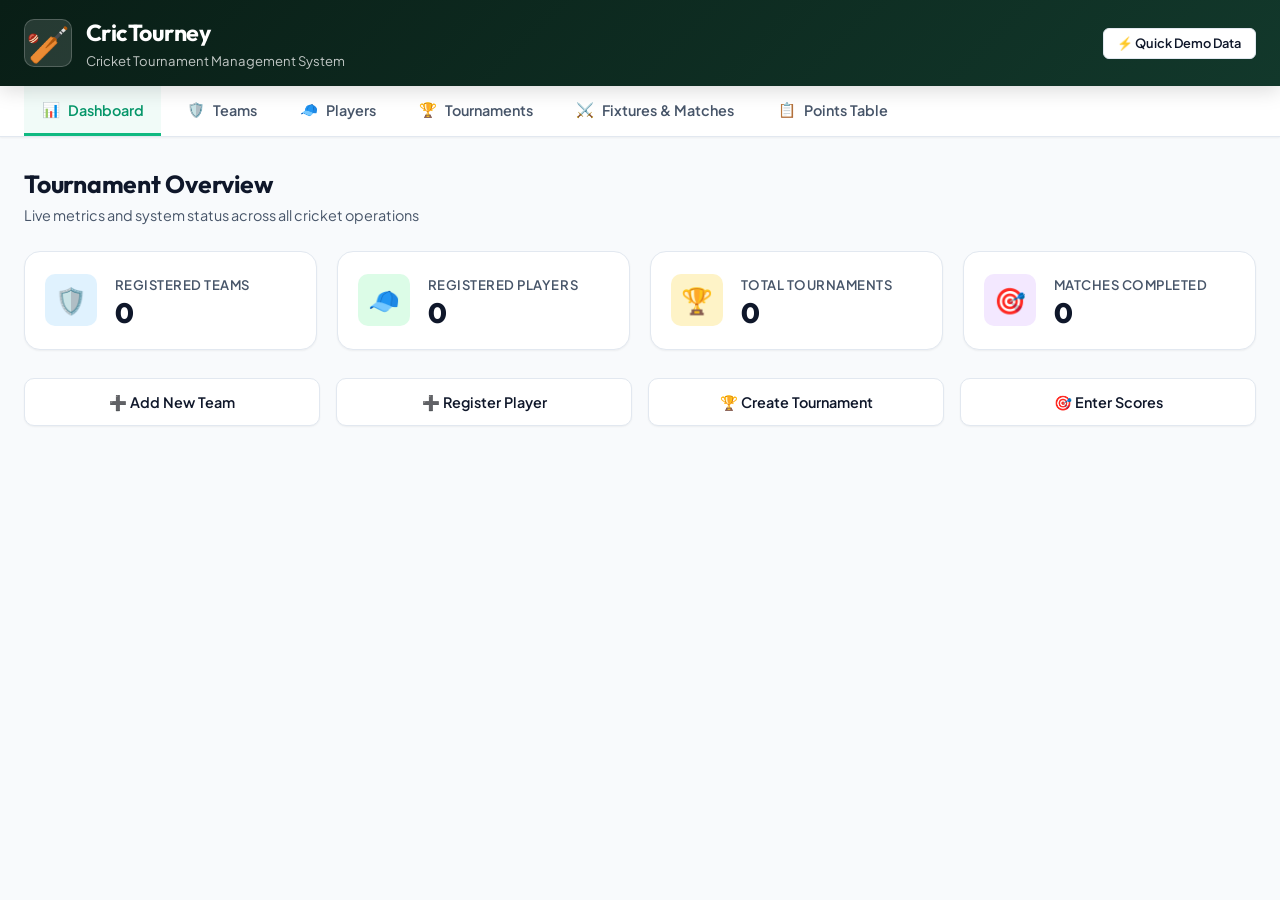
==== frontend/index.html @ 19a19b1b "update file" ====
<!DOCTYPE html>
<html lang="en">

<head>
    <meta charset="UTF-8">
    <meta name="viewport" content="width=device-width, initial-scale=1.0">
    <title>Cricket Tournament Management System</title>
    <!-- Google Fonts -->
    <link rel="preconnect" href="https://fonts.googleapis.com">
    <link rel="preconnect" href="https://fonts.gstatic.com" crossorigin>
    <link
        href="https://fonts.googleapis.com/css2?family=Plus+Jakarta+Sans:wght@400;500;600;700;800&family=Outfit:wght@500;600;700;800&display=swap"
        rel="stylesheet">
    <link rel="stylesheet" href="style.css">
</head>

<body>

    <!-- Top Navigation Header -->
    <header class="app-header">
        <div class="header-container">
            <div class="brand">
                <div class="brand-icon">🏏</div>
                <div class="brand-text">
                    <h1>CricTourney</h1>
                    <p class="subtitle">Cricket Tournament Management System</p>
                </div>
            </div>
            <div class="header-actions">
                <button id="btnSeedDemo" class="btn btn-secondary btn-sm"
                    title="Populate sample teams and tournament for quick demonstration">
                    ⚡ Quick Demo Data
                </button>
            </div>
        </div>
    </header>

    <!-- Navigation Tabs -->
    <nav class="app-nav">
        <div class="nav-container">
            <button class="nav-tab active" data-tab="dashboard">
                <span class="tab-icon">📊</span> Dashboard
            </button>
            <button class="nav-tab" data-tab="teams">
                <span class="tab-icon">🛡️</span> Teams
            </button>
            <button class="nav-tab" data-tab="players">
                <span class="tab-icon">🧢</span> Players
            </button>
            <button class="nav-tab" data-tab="tournaments">
                <span class="tab-icon">🏆</span> Tournaments
            </button>
            <button class="nav-tab" data-tab="fixtures">
                <span class="tab-icon">⚔️</span> Fixtures & Matches
            </button>
            <button class="nav-tab" data-tab="standings">
                <span class="tab-icon">📋</span> Points Table
            </button>
        </div>
    </nav>

    <!-- Main Container -->
    <main class="main-content">

        <!-- =============================================================== -->
        <!-- TAB 1: DASHBOARD OVERVIEW -->
        <!-- =============================================================== -->
        <section id="tab-dashboard" class="tab-panel active">
            <div class="section-title">
                <h2>Tournament Overview</h2>
                <p>Live metrics and system status across all cricket operations</p>
            </div>

            <!-- Metric Cards -->
            <div class="stats-grid">
                <div class="stat-card">
                    <div class="stat-icon icon-team">🛡️</div>
                    <div class="stat-data">
                        <span class="stat-label">Registered Teams</span>
                        <h3 class="stat-value" id="statTeams">0</h3>
                    </div>
                </div>

                <div class="stat-card">
                    <div class="stat-icon icon-player">🧢</div>
                    <div class="stat-data">
                        <span class="stat-label">Registered Players</span>
                        <h3 class="stat-value" id="statPlayers">0</h3>
                    </div>
                </div>

                <div class="stat-card">
                    <div class="stat-icon icon-tourney">🏆</div>
                    <div class="stat-data">
                        <span class="stat-label">Total Tournaments</span>
                        <h3 class="stat-value" id="statTournaments">0</h3>
                    </div>
                </div>

                <div class="stat-card">
                    <div class="stat-icon icon-match">🎯</div>
                    <div class="stat-data">
                        <span class="stat-label">Matches Completed</span>
                        <h3 class="stat-value" id="statMatches">0</h3>
                    </div>
                </div>
            </div>


            <!-- Quick Action Shortcuts -->
            <div class="dashboard-quick-actions">
                <button class="quick-btn" onclick="switchTab('teams')">
                    <span>➕ Add New Team</span>
                </button>
                <button class="quick-btn" onclick="switchTab('players')">
                    <span>➕ Register Player</span>
                </button>
                <button class="quick-btn" onclick="switchTab('tournaments')">
                    <span>🏆 Create Tournament</span>
                </button>
                <button class="quick-btn" onclick="switchTab('fixtures')">
                    <span>🎯 Enter Scores</span>
                </button>
            </div>
        </section>

        <!-- =============================================================== -->
        <!-- TAB 2: TEAM MANAGEMENT -->
        <!-- =============================================================== -->
        <section id="tab-teams" class="tab-panel">
            <div class="section-title">
                <h2>Team Management</h2>
                <p>Register new cricket squads and manage existing teams</p>
            </div>

            <div class="grid-2-col">
                <!-- Add Team Form -->
                <div class="card">
                    <div class="card-header">
                        <h3>Add New Team</h3>
                    </div>
                    <form id="formAddTeam" class="form-vertical">
                        <div class="form-group">
                            <label for="teamName">Team Name <span class="required">*</span></label>
                            <input type="text" id="teamName" placeholder="e.g. Mumbai Indians, India, Australia"
                                required autocomplete="off">
                            <small class="form-hint">Each team must have a unique identifier and name.</small>
                        </div>
                        <button type="submit" class="btn btn-primary">
                            <span>Add Team</span>
                        </button>
                    </form>
                </div>

                <!-- Teams List Table -->
                <div class="card">
                    <div class="card-header flex-between">
                        <h3>Registered Teams (<span id="teamCount">0</span>)</h3>
                        <button id="btnRefreshTeams" class="btn btn-secondary btn-xs">🔄 Refresh</button>
                    </div>
                    <div class="table-container">
                        <table class="data-table" id="tableTeams">
                            <thead>
                                <tr>
                                    <th>ID</th>
                                    <th>Team Name</th>
                                    <th>Squad Size</th>
                                    <th>Actions</th>
                                </tr>
                            </thead>
                            <tbody>
                                <tr>
                                    <td colspan="4" class="text-center text-muted">No teams registered yet.</td>
                                </tr>
                            </tbody>
                        </table>
                    </div>
                </div>
            </div>
        </section>

        <!-- =============================================================== -->
        <!-- TAB 3: PLAYER MANAGEMENT -->
        <!-- =============================================================== -->
        <section id="tab-players" class="tab-panel">
            <div class="section-title">
                <h2>Player Management</h2>
                <p>Add players with specific roles to registered teams and view squad rosters</p>
            </div>

            <div class="grid-2-col">
                <!-- Add Player Form -->
                <div class="card">
                    <div class="card-header">
                        <h3>Register Player</h3>
                    </div>
                    <form id="formAddPlayer" class="form-vertical">
                        <div class="form-group">
                            <label for="playerName">Player Full Name <span class="required">*</span></label>
                            <input type="text" id="playerName" placeholder="e.g. Virat Kohli, Jasprit Bumrah" required
                                autocomplete="off">
                        </div>

                        <div class="form-group">
                            <label for="playerRole">Playing Role <span class="required">*</span></label>
                            <select id="playerRole" required>
                                <option value="" disabled selected>Select Role...</option>
                                <option value="Batter">Batter 🏏</option>
                                <option value="Bowler">Bowler 🎯</option>
                                <option value="All-rounder">All-rounder ⚡</option>
                                <option value="Wicket-keeper">Wicket-keeper 🧤</option>
                            </select>
                        </div>

                        <div class="form-group">
                            <label for="playerTeamSelect">Assign to Team <span class="required">*</span></label>
                            <select id="playerTeamSelect" required>
                                <option value="" disabled selected>Select Team...</option>
                            </select>
                        </div>

                        <button type="submit" class="btn btn-primary">
                            <span>Register Player</span>
                        </button>
                    </form>
                </div>

                <!-- Players Table with Filter -->
                <div class="card">
                    <div class="card-header flex-between flex-wrap gap-2">
                        <h3>Squad Roster (<span id="playerCount">0</span>)</h3>
                        <div class="filter-box">
                            <select id="filterPlayerTeam">
                                <option value="">All Teams (Show All)</option>
                            </select>
                        </div>
                    </div>
                    <div class="table-container">
                        <table class="data-table" id="tablePlayers">
                            <thead>
                                <tr>
                                    <th>ID</th>
                                    <th>Player Name</th>
                                    <th>Role</th>
                                    <th>Team</th>
                                    <th>Actions</th>
                                </tr>
                            </thead>
                            <tbody>
                                <tr>
                                    <td colspan="5" class="text-center text-muted">No players registered yet.</td>
                                </tr>
                            </tbody>
                        </table>
                    </div>
                </div>
            </div>
        </section>

        <!-- =============================================================== -->
        <!-- TAB 4: TOURNAMENT CREATION & MANAGEMENT -->
        <!-- =============================================================== -->
        <section id="tab-tournaments" class="tab-panel">
            <div class="section-title">
                <h2>Tournament Management</h2>
                <p>Create tournaments, choose format, and select teams for automatic fixture generation</p>
            </div>

            <div class="grid-2-col">
                <!-- Create Tournament Form -->
                <div class="card">
                    <div class="card-header">
                        <h3>Create New Tournament</h3>
                    </div>
                    <form id="formCreateTournament" class="form-vertical">
                        <div class="form-group">
                            <label for="tourneyName">Tournament Name <span class="required">*</span></label>
                            <input type="text" id="tourneyName" placeholder="e.g. ICC T20 World Cup, IPL 2026" required
                                autocomplete="off">
                        </div>

                        <div class="form-group">
                            <label for="tourneyFormat">Match Format <span class="required">*</span></label>
                            <select id="tourneyFormat" required>
                                <option value="T20" selected>Twenty20 (T20 - 20 Overs)</option>
                                <option value="ODI">One Day International (ODI - 50 Overs)</option>
                                <option value="Test">Test Match (90 Overs / Multi-innings)</option>
                            </select>
                        </div>

                        <div class="form-group">
                            <label>Select Participating Teams <span class="required">* (At least 2
                                    required)</span></label>
                            <div id="tourneyTeamCheckboxes" class="checkbox-list">
                                <span class="text-muted">Loading teams...</span>
                            </div>
                        </div>

                        <button type="submit" class="btn btn-primary">
                            <span>Create Tournament & Generate Fixtures</span>
                        </button>
                    </form>
                </div>

                <!-- Existing Tournaments List -->
                <div class="card">
                    <div class="card-header flex-between">
                        <h3>Active Tournaments</h3>
                        <button id="btnRefreshTourneys" class="btn btn-secondary btn-xs">🔄 Refresh</button>
                    </div>
                    <div class="tourney-cards-container" id="tournamentsList">
                        <p class="text-center text-muted">No tournaments created yet.</p>
                    </div>
                </div>
            </div>
        </section>

        <!-- =============================================================== -->
        <!-- TAB 5: FIXTURES & MATCH RESULTS -->
        <!-- =============================================================== -->
        <section id="tab-fixtures" class="tab-panel">
            <div class="section-title flex-between flex-wrap gap-2">
                <div>
                    <h2>Round-Robin Fixtures & Match Results</h2>
                    <p>Generated fixtures where each team plays against every other team exactly once</p>
                </div>
                <div class="tournament-selector-box">
                    <label for="selectTourneyForFixtures"><strong>Select Tournament:</strong></label>
                    <select id="selectTourneyForFixtures">
                        <option value="">-- Choose a tournament --</option>
                    </select>
                </div>
            </div>

            <div class="fixtures-container" id="fixturesContainer">
                <div class="empty-state">
                    <span class="empty-state-icon">⚔️</span>
                    <h3>No Tournament Selected</h3>
                    <p>Select a tournament from the dropdown above to view generated fixtures and enter match results.
                    </p>
                </div>
            </div>
        </section>

        <!-- =============================================================== -->
        <!-- TAB 6: POINTS TABLE -->
        <!-- =============================================================== -->
        <section id="tab-standings" class="tab-panel">
            <div class="section-title flex-between flex-wrap gap-2">
                <div>
                    <h2>Tournament Points Table</h2>
                    <p>Current tournament standings (Win = 2 pts, Tie = 1 pt, Loss = 0 pts)</p>
                </div>
                <div class="tournament-selector-box">
                    <label for="selectTourneyForStandings"><strong>Select Tournament:</strong></label>
                    <select id="selectTourneyForStandings">
                        <option value="">-- Choose a tournament --</option>
                    </select>
                </div>
            </div>

            <!-- Standings Table Container -->
            <div class="card" id="standingsCard">
                <div class="card-header flex-between flex-wrap gap-2">
                    <div id="standingsTourneyHeader">
                        <h3>Standings</h3>
                    </div>
                    <div class="standings-rules-chips">
                        <span class="chip chip-win">Win: 2 Pts</span>
                        <span class="chip chip-tie">Tie: 1 Pt</span>
                        <span class="chip chip-loss">Loss: 0 Pts</span>
                    </div>
                </div>
                <div class="table-container">
                    <table class="data-table standings-table" id="tableStandings">
                        <thead>
                            <tr>
                                <th>Rank</th>
                                <th>Team Name</th>
                                <th>Played</th>
                                <th>Won</th>
                                <th>Lost</th>
                                <th>Tied</th>
                                <th>Points</th>
                            </tr>
                        </thead>
                        <tbody>
                            <tr>
                                <td colspan="7" class="text-center text-muted">Select a tournament above to view its
                                    points table.</td>
                            </tr>
                        </tbody>
                    </table>
                </div>
                <div class="card-footer">
                    <small class="text-muted">
                        * Ranking Tie-breaker Hierarchy: 1) Total Points, 2) Total Wins, 3) Team Name Alphabetical
                        Order.
                    </small>
                </div>
            </div>
        </section>

    </main>

    <!-- =============================================================== -->
    <!-- SCORE ENTRY MODAL -->
    <!-- =============================================================== -->
    <div id="scoreModal" class="modal-backdrop">
        <div class="modal-dialog">
            <div class="modal-header">
                <h3 id="modalMatchTitle">Enter Match Result</h3>
                <button class="modal-close" onclick="closeScoreModal()">&times;</button>
            </div>
            <form id="formScoreEntry">
                <input type="hidden" id="modalMatchId">
                <div class="modal-body">
                    <div class="match-modal-banner">
                        <div class="team-banner-card">
                            <span class="team-role-tag">Team A</span>
                            <h4 id="modalTeamAName">Team A</h4>
                        </div>
                        <div class="vs-badge">VS</div>
                        <div class="team-banner-card">
                            <span class="team-role-tag">Team B</span>
                            <h4 id="modalTeamBName">Team B</h4>
                        </div>
                    </div>

                    <!-- Innings 1 (Team A) -->
                    <div class="score-input-section">
                        <h5>Innings 1: <span id="modalInnings1Label">Team A</span> Score</h5>
                        <div class="score-inputs-grid">
                            <div class="form-group">
                                <label for="scoreA">Runs Scored <span class="required">*</span></label>
                                <input type="number" id="scoreA" min="0" max="999" required placeholder="e.g. 185">
                            </div>
                            <div class="form-group">
                                <label for="wicketsA">Wickets Lost <span class="required">*</span></label>
                                <input type="number" id="wicketsA" min="0" max="10" required value="10"
                                    placeholder="0-10">
                            </div>
                            <div class="form-group">
                                <label for="oversA">Overs Completed</label>
                                <input type="number" id="oversA" min="0" max="100" step="0.1" value="20.0"
                                    placeholder="20.0">
                            </div>
                        </div>
                    </div>

                    <!-- Innings 2 (Team B) -->
                    <div class="score-input-section">
                        <h5>Innings 2: <span id="modalInnings2Label">Team B</span> Score</h5>
                        <div class="score-inputs-grid">
                            <div class="form-group">
                                <label for="scoreB">Runs Scored <span class="required">*</span></label>
                                <input type="number" id="scoreB" min="0" max="999" required placeholder="e.g. 182">
                            </div>
                            <div class="form-group">
                                <label for="wicketsB">Wickets Lost <span class="required">*</span></label>
                                <input type="number" id="wicketsB" min="0" max="10" required value="7"
                                    placeholder="0-10">
                            </div>
                            <div class="form-group">
                                <label for="oversB">Overs Completed</label>
                                <input type="number" id="oversB" min="0" max="100" step="0.1" value="20.0"
                                    placeholder="20.0">
                            </div>
                        </div>
                    </div>
                </div>
                <div class="modal-footer">
                    <button type="button" class="btn btn-secondary" onclick="closeScoreModal()">Cancel</button>
                    <button type="submit" class="btn btn-primary">
                        <span>Calculate & Save Result</span>
                    </button>
                </div>
            </form>
        </div>
    </div>

    <!-- Toast Notification Container -->
    <div id="toastContainer" class="toast-container"></div>

    <script src="script.js"></script>
</body>

</html>
---- frontend/style.css ----
/* ==========================================================================
   Cricket Tournament Management System - Modern UI Stylesheet
   ========================================================================== */

:root {
    --primary: #10b981;
    --primary-dark: #059669;
    --primary-light: #d1fae5;
    --primary-glow: rgba(16, 185, 129, 0.25);

    --accent-gold: #f59e0b;
    --accent-gold-light: #fef3c7;
    --accent-blue: #3b82f6;
    --accent-purple: #8b5cf6;
    --danger: #ef4444;
    --danger-light: #fee2e2;

    --bg-main: #f8fafc;
    --bg-card: #ffffff;
    --bg-elevated: #f1f5f9;
    --border-color: #e2e8f0;
    --border-light: #f1f5f9;

    --text-primary: #0f172a;
    --text-secondary: #475569;
    --text-muted: #94a3b8;

    --font-heading: 'Outfit', -apple-system, BlinkMacSystemFont, 'Segoe UI', Roboto, sans-serif;
    --font-body: 'Plus Jakarta Sans', -apple-system, BlinkMacSystemFont, 'Segoe UI', Roboto, sans-serif;

    --radius-sm: 6px;
    --radius-md: 10px;
    --radius-lg: 16px;
    --radius-xl: 20px;

    --shadow-sm: 0 1px 2px 0 rgba(0, 0, 0, 0.05);
    --shadow-md: 0 4px 6px -1px rgba(0, 0, 0, 0.08), 0 2px 4px -2px rgba(0, 0, 0, 0.05);
    --shadow-lg: 0 10px 15px -3px rgba(0, 0, 0, 0.08), 0 4px 6px -4px rgba(0, 0, 0, 0.04);
    --shadow-xl: 0 20px 25px -5px rgba(0, 0, 0, 0.1), 0 8px 10px -6px rgba(0, 0, 0, 0.05);

    --transition: all 0.2s cubic-bezier(0.4, 0, 0.2, 1);
}

/* Global Reset */
* {
    margin: 0;
    padding: 0;
    box-sizing: border-box;
}

body {
    font-family: var(--font-body);
    background-color: var(--bg-main);
    color: var(--text-primary);
    line-height: 1.5;
    -webkit-font-smoothing: antialiased;
    min-height: 100vh;
}

/* ==========================================================================
   Header & Navigation
   ========================================================================== */

.app-header {
    background: linear-gradient(135deg, #091e16 0%, #12382b 100%);
    color: #ffffff;
    padding: 1rem 0;
    box-shadow: 0 4px 20px rgba(0, 0, 0, 0.15);
    position: sticky;
    top: 0;
    z-index: 100;
}

.header-container {
    max-width: 1280px;
    margin: 0 auto;
    padding: 0 1.5rem;
    display: flex;
    justify-content: space-between;
    align-items: center;
}

.brand {
    display: flex;
    align-items: center;
    gap: 0.85rem;
}

.brand-icon {
    font-size: 2.2rem;
    background: rgba(255, 255, 255, 0.12);
    width: 48px;
    height: 48px;
    border-radius: var(--radius-md);
    display: flex;
    align-items: center;
    justify-content: center;
    border: 1px solid rgba(255, 255, 255, 0.2);
}

.brand-text h1 {
    font-family: var(--font-heading);
    font-size: 1.45rem;
    font-weight: 700;
    display: flex;
    align-items: center;
    gap: 0.5rem;
    letter-spacing: -0.02em;
}

.subtitle {
    font-size: 0.82rem;
    color: rgba(255, 255, 255, 0.75);
}

.header-actions {
    display: flex;
    align-items: center;
    gap: 0.75rem;
}

/* Nav Tabs */
.app-nav {
    background: #ffffff;
    border-bottom: 1px solid var(--border-color);
    box-shadow: var(--shadow-sm);
    position: sticky;
    top: 74px;
    z-index: 90;
}

.nav-container {
    max-width: 1280px;
    margin: 0 auto;
    padding: 0 1.5rem;
    display: flex;
    gap: 0.5rem;
    overflow-x: auto;
}

.nav-tab {
    display: flex;
    align-items: center;
    gap: 0.5rem;
    padding: 0.85rem 1.1rem;
    background: transparent;
    border: none;
    border-bottom: 3px solid transparent;
    font-family: var(--font-body);
    font-size: 0.9rem;
    font-weight: 600;
    color: var(--text-secondary);
    cursor: pointer;
    transition: var(--transition);
    white-space: nowrap;
}

.nav-tab:hover {
    color: var(--primary-dark);
    background: rgba(16, 185, 129, 0.05);
}

.nav-tab.active {
    color: var(--primary-dark);
    border-bottom-color: var(--primary);
    background: rgba(16, 185, 129, 0.06);
}

/* ==========================================================================
   Main Content Layout
   ========================================================================== */

.main-content {
    max-width: 1280px;
    margin: 1.75rem auto 3rem auto;
    padding: 0 1.5rem;
}

.tab-panel {
    display: none;
    animation: fadeIn 0.25s ease-in-out;
}

.tab-panel.active {
    display: block;
}

@keyframes fadeIn {
    from { opacity: 0; transform: translateY(6px); }
    to { opacity: 1; transform: translateY(0); }
}

.section-title {
    margin-bottom: 1.5rem;
}

.section-title h2 {
    font-family: var(--font-heading);
    font-size: 1.55rem;
    font-weight: 700;
    color: var(--text-primary);
    letter-spacing: -0.01em;
}

.section-title p {
    color: var(--text-secondary);
    font-size: 0.9rem;
    margin-top: 0.2rem;
}

/* ==========================================================================
   Cards & Layout Grids
   ========================================================================== */

.card {
    background: var(--bg-card);
    border: 1px solid var(--border-color);
    border-radius: var(--radius-lg);
    box-shadow: var(--shadow-sm);
    padding: 1.4rem;
    transition: var(--transition);
}

.card:hover {
    box-shadow: var(--shadow-md);
}

.card-header {
    margin-bottom: 1.1rem;
    padding-bottom: 0.8rem;
    border-bottom: 1px solid var(--border-light);
}

.card-header h3 {
    font-family: var(--font-heading);
    font-size: 1.15rem;
    font-weight: 700;
    color: var(--text-primary);
}

.card-footer {
    margin-top: 1rem;
    padding-top: 0.8rem;
    border-top: 1px solid var(--border-light);
}

.grid-2-col {
    display: grid;
    grid-template-columns: 1fr 1.6fr;
    gap: 1.5rem;
}

@media (max-width: 900px) {
    .grid-2-col {
        grid-template-columns: 1fr;
    }
}

/* Stats Cards */
.stats-grid {
    display: grid;
    grid-template-columns: repeat(auto-fit, minmax(240px, 1fr));
    gap: 1.25rem;
    margin-bottom: 1.75rem;
}

.stat-card {
    background: var(--bg-card);
    border: 1px solid var(--border-color);
    border-radius: var(--radius-lg);
    padding: 1.25rem;
    display: flex;
    align-items: center;
    gap: 1.1rem;
    box-shadow: var(--shadow-sm);
    transition: var(--transition);
}

.stat-card:hover {
    transform: translateY(-2px);
    box-shadow: var(--shadow-md);
}

.stat-icon {
    width: 52px;
    height: 52px;
    border-radius: var(--radius-md);
    display: flex;
    align-items: center;
    justify-content: center;
    font-size: 1.6rem;
}

.icon-team { background: #e0f2fe; color: #0284c7; }
.icon-player { background: #dcfce7; color: #16a34a; }
.icon-tourney { background: #fef3c7; color: #d97706; }
.icon-match { background: #f3e8ff; color: #9333ea; }

.stat-label {
    font-size: 0.82rem;
    font-weight: 600;
    color: var(--text-secondary);
    text-transform: uppercase;
    letter-spacing: 0.04em;
}

.stat-value {
    font-family: var(--font-heading);
    font-size: 1.75rem;
    font-weight: 800;
    color: var(--text-primary);
    line-height: 1.2;
}


.dashboard-quick-actions {
    display: grid;
    grid-template-columns: repeat(auto-fit, minmax(180px, 1fr));
    gap: 1rem;
}

.quick-btn {
    background: #ffffff;
    border: 1px solid var(--border-color);
    border-radius: var(--radius-md);
    padding: 0.85rem 1rem;
    font-family: var(--font-body);
    font-size: 0.9rem;
    font-weight: 600;
    color: var(--text-primary);
    cursor: pointer;
    box-shadow: var(--shadow-sm);
    transition: var(--transition);
    text-align: center;
}

.quick-btn:hover {
    border-color: var(--primary);
    color: var(--primary-dark);
    box-shadow: var(--shadow-md);
    transform: translateY(-2px);
}

/* ==========================================================================
   Forms & Controls
   ========================================================================== */

.form-vertical {
    display: flex;
    flex-direction: column;
    gap: 1.1rem;
}

.form-group {
    display: flex;
    flex-direction: column;
    gap: 0.35rem;
}

label {
    font-size: 0.85rem;
    font-weight: 600;
    color: var(--text-primary);
}

.required {
    color: var(--danger);
}

input[type="text"],
input[type="number"],
select {
    padding: 0.65rem 0.85rem;
    border: 1px solid var(--border-color);
    border-radius: var(--radius-sm);
    font-family: var(--font-body);
    font-size: 0.9rem;
    color: var(--text-primary);
    background-color: #ffffff;
    transition: var(--transition);
    outline: none;
}

input[type="text"]:focus,
input[type="number"]:focus,
select:focus {
    border-color: var(--primary);
    box-shadow: 0 0 0 3px var(--primary-glow);
}

.form-hint {
    font-size: 0.75rem;
    color: var(--text-muted);
}

.checkbox-list {
    max-height: 180px;
    overflow-y: auto;
    border: 1px solid var(--border-color);
    border-radius: var(--radius-sm);
    padding: 0.65rem;
    background: #ffffff;
    display: flex;
    flex-direction: column;
    gap: 0.5rem;
}

.checkbox-item {
    display: flex;
    align-items: center;
    gap: 0.6rem;
    font-size: 0.88rem;
    color: var(--text-primary);
    cursor: pointer;
    padding: 0.25rem 0.4rem;
    border-radius: 4px;
}

.checkbox-item:hover {
    background: var(--bg-elevated);
}

.checkbox-item input[type="checkbox"] {
    width: 16px;
    height: 16px;
    accent-color: var(--primary);
    cursor: pointer;
}

/* ==========================================================================
   Buttons
   ========================================================================== */

.btn {
    display: inline-flex;
    align-items: center;
    justify-content: center;
    gap: 0.4rem;
    padding: 0.65rem 1.25rem;
    border-radius: var(--radius-sm);
    font-family: var(--font-body);
    font-size: 0.88rem;
    font-weight: 600;
    cursor: pointer;
    border: 1px solid transparent;
    transition: var(--transition);
}

.btn-primary {
    background-color: var(--primary);
    color: #ffffff;
    box-shadow: 0 2px 4px rgba(16, 185, 129, 0.2);
}

.btn-primary:hover {
    background-color: var(--primary-dark);
    box-shadow: 0 4px 8px rgba(16, 185, 129, 0.3);
}

.btn-secondary {
    background-color: #ffffff;
    color: var(--text-primary);
    border-color: var(--border-color);
}

.btn-secondary:hover {
    background-color: var(--bg-elevated);
    border-color: #cbd5e1;
}

.btn-danger {
    background-color: #fee2e2;
    color: #dc2626;
    border-color: #fca5a5;
}

.btn-danger:hover {
    background-color: #fecaca;
    color: #b91c1c;
}

.btn-sm {
    padding: 0.4rem 0.85rem;
    font-size: 0.8rem;
}

.btn-xs {
    padding: 0.25rem 0.55rem;
    font-size: 0.75rem;
}

/* ==========================================================================
   Tables
   ========================================================================== */

.table-container {
    overflow-x: auto;
    border-radius: var(--radius-sm);
    border: 1px solid var(--border-color);
}

.data-table {
    width: 100%;
    border-collapse: collapse;
    text-align: left;
    font-size: 0.88rem;
    background: #ffffff;
}

.data-table th {
    background-color: #f8fafc;
    color: var(--text-secondary);
    font-weight: 700;
    font-size: 0.78rem;
    text-transform: uppercase;
    letter-spacing: 0.05em;
    padding: 0.85rem 1rem;
    border-bottom: 1px solid var(--border-color);
}

.data-table td {
    padding: 0.85rem 1rem;
    border-bottom: 1px solid var(--border-light);
    color: var(--text-primary);
}

.data-table tbody tr:hover {
    background-color: #f8fafc;
}

.data-table tbody tr:last-child td {
    border-bottom: none;
}

/* Standings Specific Table */
.standings-table th:last-child,
.standings-table td:last-child {
    font-weight: 800;
    color: var(--primary-dark);
    font-size: 0.95rem;
    text-align: center;
}

.standings-table th,
.standings-table td {
    text-align: center;
}

.standings-table th:nth-child(2),
.standings-table td:nth-child(2) {
    text-align: left;
    font-weight: 600;
}

.rank-badge {
    display: inline-flex;
    align-items: center;
    justify-content: center;
    width: 26px;
    height: 26px;
    border-radius: 50%;
    font-size: 0.8rem;
    font-weight: 700;
}

.rank-1 {
    background: #fef3c7;
    color: #b45309;
    border: 1px solid #fde68a;
    box-shadow: 0 0 8px rgba(245, 158, 11, 0.25);
}

.rank-2 {
    background: #e2e8f0;
    color: #475569;
}

.rank-3 {
    background: #ffedd5;
    color: #c2410c;
}

/* ==========================================================================
   Badges & Chips
   ========================================================================== */

.badge {
    display: inline-flex;
    align-items: center;
    gap: 0.3rem;
    padding: 0.2rem 0.55rem;
    border-radius: 999px;
    font-size: 0.75rem;
    font-weight: 600;
}

.badge-primary { background: #d1fae5; color: #047857; }
.badge-gold { background: #fef3c7; color: #b45309; }
.badge-blue { background: #dbeafe; color: #1d4ed8; }
.badge-purple { background: #ede9fe; color: #6d28d9; }
.badge-muted { background: #f1f5f9; color: #64748b; }

.chip {
    display: inline-flex;
    align-items: center;
    gap: 0.3rem;
    background: var(--bg-elevated);
    border: 1px solid var(--border-color);
    padding: 0.25rem 0.65rem;
    border-radius: var(--radius-sm);
    font-size: 0.76rem;
    color: var(--text-secondary);
}

.chip-win { background: #ecfdf5; border-color: #a7f3d0; color: #065f46; font-weight: 700; }
.chip-tie { background: #fefce8; border-color: #fef08a; color: #854d0e; font-weight: 700; }
.chip-loss { background: #fef2f2; border-color: #fecaca; color: #991b1b; font-weight: 700; }

/* Player Role Badges */
.role-batter { background: #fee2e2; color: #991b1b; }
.role-bowler { background: #e0e7ff; color: #3730a3; }
.role-all-rounder { background: #fef3c7; color: #92400e; }
.role-wicket-keeper { background: #dcfce7; color: #166534; }

/* ==========================================================================
   Fixtures & Matches
   ========================================================================== */

.tournament-selector-box {
    display: flex;
    align-items: center;
    gap: 0.5rem;
    background: #ffffff;
    padding: 0.5rem 0.85rem;
    border-radius: var(--radius-sm);
    border: 1px solid var(--border-color);
}

.fixtures-grid {
    display: grid;
    grid-template-columns: repeat(auto-fill, minmax(360px, 1fr));
    gap: 1.25rem;
}

.match-card {
    background: #ffffff;
    border: 1px solid var(--border-color);
    border-radius: var(--radius-lg);
    box-shadow: var(--shadow-sm);
    overflow: hidden;
    display: flex;
    flex-direction: column;
    transition: var(--transition);
}

.match-card:hover {
    box-shadow: var(--shadow-md);
    transform: translateY(-2px);
}

.match-card.completed {
    border-left: 4px solid var(--primary);
}

.match-header {
    background: #f8fafc;
    padding: 0.75rem 1rem;
    display: flex;
    justify-content: space-between;
    align-items: center;
    border-bottom: 1px solid var(--border-color);
}

.match-num {
    font-weight: 700;
    font-size: 0.85rem;
    color: var(--text-primary);
}

.match-body {
    padding: 1.25rem 1rem;
    display: flex;
    flex-direction: column;
    gap: 0.75rem;
}

.match-team-row {
    display: flex;
    justify-content: space-between;
    align-items: center;
    font-size: 0.95rem;
}

.team-name {
    font-weight: 600;
    color: var(--text-primary);
}

.team-score {
    font-family: var(--font-heading);
    font-weight: 700;
    font-size: 1.05rem;
    color: var(--text-primary);
}

.match-vs {
    text-align: center;
    font-size: 0.72rem;
    font-weight: 800;
    color: var(--text-muted);
    letter-spacing: 0.1em;
}

.match-result-banner {
    background: #ecfdf5;
    border: 1px solid #a7f3d0;
    border-radius: var(--radius-sm);
    padding: 0.5rem 0.75rem;
    font-size: 0.82rem;
    font-weight: 600;
    color: #065f46;
    text-align: center;
}

.match-result-banner.tie {
    background: #fefce8;
    border-color: #fef08a;
    color: #854d0e;
}

.match-footer {
    padding: 0.75rem 1rem;
    border-top: 1px solid var(--border-light);
    display: flex;
    justify-content: flex-end;
    background: #fafafa;
}

/* ==========================================================================
   Modals
   ========================================================================== */

.modal-backdrop {
    display: none;
    position: fixed;
    top: 0;
    left: 0;
    width: 100%;
    height: 100%;
    background-color: rgba(15, 23, 42, 0.6);
    backdrop-filter: blur(4px);
    z-index: 1000;
    align-items: center;
    justify-content: center;
    padding: 1.5rem;
}

.modal-backdrop.show {
    display: flex;
}

.modal-dialog {
    background: #ffffff;
    border-radius: var(--radius-lg);
    width: 100%;
    max-width: 580px;
    box-shadow: var(--shadow-xl);
    overflow: hidden;
    animation: scaleUp 0.2s ease-out;
}

@keyframes scaleUp {
    from { opacity: 0; transform: scale(0.95); }
    to { opacity: 1; transform: scale(1); }
}

.modal-header {
    background: #0f271e;
    color: #ffffff;
    padding: 1rem 1.25rem;
    display: flex;
    justify-content: space-between;
    align-items: center;
}

.modal-header h3 {
    font-family: var(--font-heading);
    font-size: 1.15rem;
    font-weight: 700;
}

.modal-close {
    background: transparent;
    border: none;
    color: #ffffff;
    font-size: 1.6rem;
    cursor: pointer;
    line-height: 1;
}

.modal-body {
    padding: 1.25rem;
    display: flex;
    flex-direction: column;
    gap: 1.25rem;
}

.match-modal-banner {
    display: flex;
    align-items: center;
    justify-content: space-between;
    background: #f8fafc;
    border: 1px solid var(--border-color);
    border-radius: var(--radius-md);
    padding: 0.85rem 1rem;
}

.team-banner-card {
    text-align: center;
}

.team-role-tag {
    font-size: 0.68rem;
    font-weight: 700;
    color: var(--text-muted);
    text-transform: uppercase;
}

.team-banner-card h4 {
    font-family: var(--font-heading);
    font-size: 1.05rem;
    color: var(--text-primary);
}

.vs-badge {
    font-weight: 800;
    color: var(--accent-gold);
    background: #fff;
    padding: 0.25rem 0.5rem;
    border-radius: 999px;
    border: 1px solid var(--border-color);
    font-size: 0.75rem;
}

.score-input-section h5 {
    font-size: 0.85rem;
    font-weight: 700;
    color: var(--text-secondary);
    margin-bottom: 0.5rem;
    text-transform: uppercase;
    letter-spacing: 0.03em;
}

.score-inputs-grid {
    display: grid;
    grid-template-columns: 1fr 1fr 1fr;
    gap: 0.75rem;
}

.modal-footer {
    padding: 0.85rem 1.25rem;
    background: #f8fafc;
    border-top: 1px solid var(--border-color);
    display: flex;
    justify-content: flex-end;
    gap: 0.75rem;
}

/* ==========================================================================
   Toast Notifications
   ========================================================================== */

.toast-container {
    position: fixed;
    bottom: 1.5rem;
    right: 1.5rem;
    z-index: 1100;
    display: flex;
    flex-direction: column;
    gap: 0.5rem;
}

.toast {
    background: #0f172a;
    color: #ffffff;
    padding: 0.85rem 1.25rem;
    border-radius: var(--radius-md);
    box-shadow: var(--shadow-lg);
    font-size: 0.88rem;
    font-weight: 500;
    display: flex;
    align-items: center;
    gap: 0.6rem;
    animation: slideInRight 0.25s ease-out;
    max-width: 380px;
}

.toast.toast-success {
    border-left: 4px solid var(--primary);
}

.toast.toast-error {
    border-left: 4px solid var(--danger);
}

@keyframes slideInRight {
    from { opacity: 0; transform: translateX(20px); }
    to { opacity: 1; transform: translateX(0); }
}

/* Empty State */
.empty-state {
    text-align: center;
    padding: 3rem 1.5rem;
    background: #ffffff;
    border: 2px dashed var(--border-color);
    border-radius: var(--radius-lg);
}

.empty-state-icon {
    font-size: 3rem;
    display: block;
    margin-bottom: 0.75rem;
}

.empty-state h3 {
    font-family: var(--font-heading);
    font-size: 1.2rem;
    color: var(--text-primary);
    margin-bottom: 0.35rem;
}

.empty-state p {
    color: var(--text-secondary);
    font-size: 0.9rem;
    max-width: 480px;
    margin: 0 auto;
}

/* Utilities */
.flex-between { display: flex; justify-content: space-between; align-items: center; }
.flex-wrap { flex-wrap: wrap; }
.gap-2 { gap: 0.5rem; }
.text-center { text-align: center; }
.text-muted { color: var(--text-muted); }
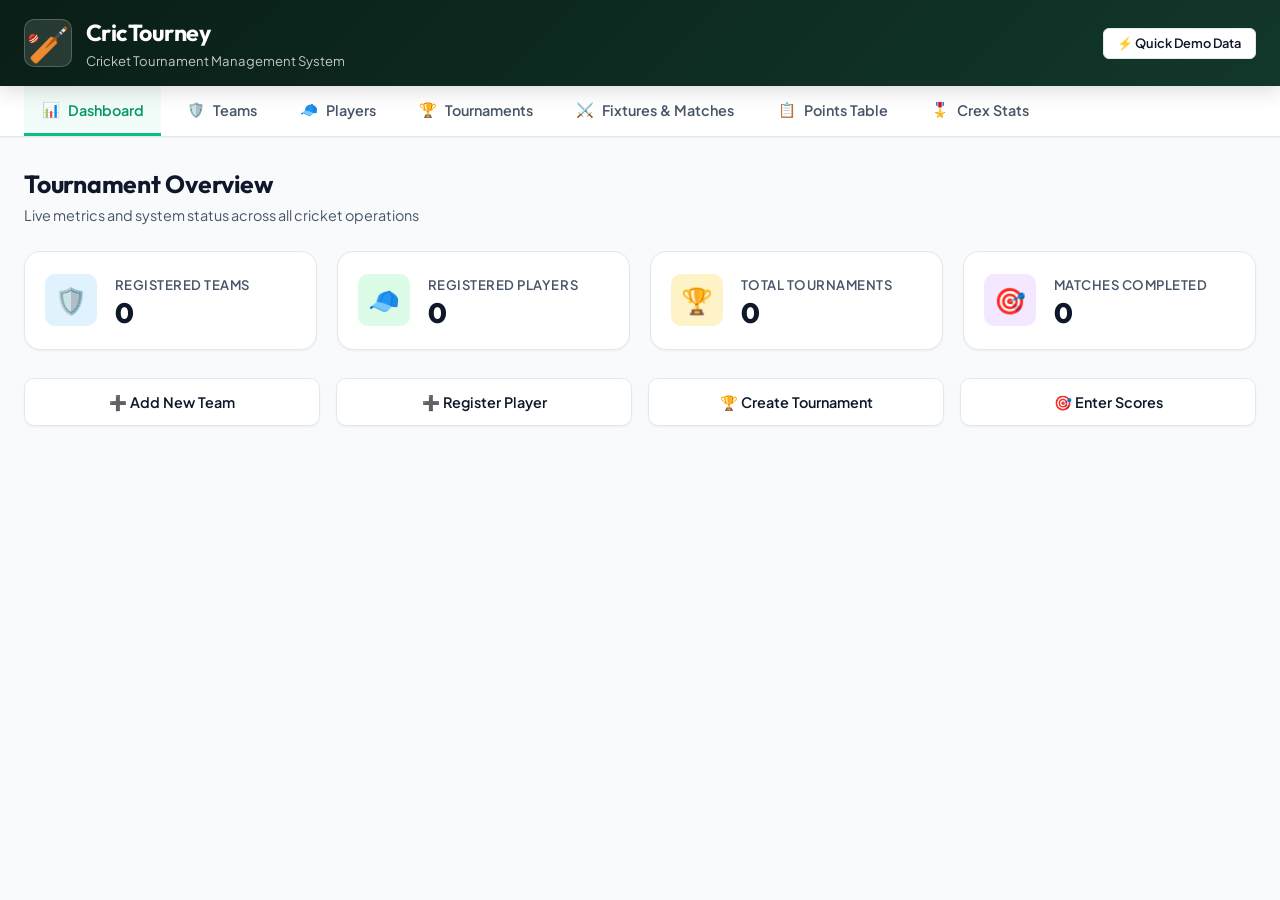
==== commit c132d9a8: "Add Net Run Rate, Crex-style player scorecards, and tournament qualifier matches" ====
--- a/frontend/index.html
+++ b/frontend/index.html
@@ -56,6 +56,9 @@
             <button class="nav-tab" data-tab="standings">
                 <span class="tab-icon">📋</span> Points Table
             </button>
+            <button class="nav-tab" data-tab="crex-stats">
+                <span class="tab-icon">🎖️</span> Crex Stats
+            </button>
         </div>
     </nav>
 
@@ -316,19 +319,37 @@
         </section>
 
         <!-- =============================================================== -->
-        <!-- TAB 5: FIXTURES & MATCH RESULTS -->
+        <!-- TAB 5: FIXTURES & MATCH RESULTS (GROUP + QUALIFIERS) -->
         <!-- =============================================================== -->
         <section id="tab-fixtures" class="tab-panel">
             <div class="section-title flex-between flex-wrap gap-2">
                 <div>
-                    <h2>Round-Robin Fixtures & Match Results</h2>
-                    <p>Generated fixtures where each team plays against every other team exactly once</p>
-                </div>
-                <div class="tournament-selector-box">
-                    <label for="selectTourneyForFixtures"><strong>Select Tournament:</strong></label>
-                    <select id="selectTourneyForFixtures">
-                        <option value="">-- Choose a tournament --</option>
-                    </select>
+                    <h2>Fixtures, Qualifiers &amp; Match Results</h2>
+                    <p>Round-robin group fixtures and IPL-style Playoff / Qualifier matches</p>
+                </div>
+                <div class="tournament-selector-box flex-wrap gap-2" style="display:flex; align-items:center;">
+                    <button id="btnGenerateQualifiers" class="btn btn-primary btn-sm"
+                        title="Generate Qualifier 1, Eliminator, Qualifier 2, and Final based on group standings">
+                        ⚡ Generate Playoff Matches
+                    </button>
+                    <div>
+                        <label for="selectTourneyForFixtures" style="margin-right: 0.35rem;"><strong>Tournament:</strong></label>
+                        <select id="selectTourneyForFixtures">
+                            <option value="">-- Choose a tournament --</option>
+                        </select>
+                    </div>
+                </div>
+            </div>
+
+            <!-- Tournament Champion Trophy Banner (Visible when Final completed) -->
+            <div id="championBannerContainer"></div>
+
+            <!-- Stage Filter Controls -->
+            <div class="fixtures-filter-bar flex-between flex-wrap gap-2" style="margin-bottom: 1.25rem;">
+                <div class="filter-pill-group">
+                    <button class="filter-pill active" data-filter="all" onclick="filterFixturesByStage('all')">All Matches (<span id="countAllMatches">0</span>)</button>
+                    <button class="filter-pill" data-filter="group" onclick="filterFixturesByStage('group')">Group Stage (<span id="countGroupMatches">0</span>)</button>
+                    <button class="filter-pill" data-filter="playoff" onclick="filterFixturesByStage('playoff')">Playoffs &amp; Qualifiers (<span id="countPlayoffMatches">0</span>)</button>
                 </div>
             </div>
 
@@ -336,26 +357,31 @@
                 <div class="empty-state">
                     <span class="empty-state-icon">⚔️</span>
                     <h3>No Tournament Selected</h3>
-                    <p>Select a tournament from the dropdown above to view generated fixtures and enter match results.
-                    </p>
+                    <p>Select a tournament from the dropdown above to view generated fixtures, enter scores, and view Crex scorecards.</p>
                 </div>
             </div>
         </section>
 
         <!-- =============================================================== -->
-        <!-- TAB 6: POINTS TABLE -->
+        <!-- TAB 6: POINTS TABLE (WITH NET RUN RATE) -->
         <!-- =============================================================== -->
         <section id="tab-standings" class="tab-panel">
             <div class="section-title flex-between flex-wrap gap-2">
                 <div>
-                    <h2>Tournament Points Table</h2>
-                    <p>Current tournament standings (Win = 2 pts, Tie = 1 pt, Loss = 0 pts)</p>
-                </div>
-                <div class="tournament-selector-box">
-                    <label for="selectTourneyForStandings"><strong>Select Tournament:</strong></label>
-                    <select id="selectTourneyForStandings">
-                        <option value="">-- Choose a tournament --</option>
-                    </select>
+                    <h2>Tournament Points Table &amp; Net Run Rate</h2>
+                    <p>ICC / IPL Standard Standings: Win = 2 pts, Tie = 1 pt, Loss = 0 pts with exact Net Run Rate</p>
+                </div>
+                <div class="tournament-selector-box flex-wrap gap-2" style="display:flex; align-items:center;">
+                    <button id="btnGenerateQualifiersFromStandings" class="btn btn-secondary btn-sm"
+                        title="Generate Playoffs for top 4 teams">
+                        ⚡ Generate Qualifiers
+                    </button>
+                    <div>
+                        <label for="selectTourneyForStandings" style="margin-right: 0.35rem;"><strong>Tournament:</strong></label>
+                        <select id="selectTourneyForStandings">
+                            <option value="">-- Choose a tournament --</option>
+                        </select>
+                    </div>
                 </div>
             </div>
 
@@ -369,6 +395,7 @@
                         <span class="chip chip-win">Win: 2 Pts</span>
                         <span class="chip chip-tie">Tie: 1 Pt</span>
                         <span class="chip chip-loss">Loss: 0 Pts</span>
+                        <span class="chip chip-nrr" style="background:#dbeafe; color:#1e40af; border:1px solid #bfdbfe;">NRR Enabled</span>
                     </div>
                 </div>
                 <div class="table-container">
@@ -377,26 +404,116 @@
                             <tr>
                                 <th>Rank</th>
                                 <th>Team Name</th>
-                                <th>Played</th>
-                                <th>Won</th>
-                                <th>Lost</th>
-                                <th>Tied</th>
-                                <th>Points</th>
+                                <th class="text-center">P</th>
+                                <th class="text-center">W</th>
+                                <th class="text-center">L</th>
+                                <th class="text-center">T</th>
+                                <th class="text-center">NRR</th>
+                                <th class="text-center">Pts</th>
                             </tr>
                         </thead>
                         <tbody>
                             <tr>
-                                <td colspan="7" class="text-center text-muted">Select a tournament above to view its
-                                    points table.</td>
+                                <td colspan="8" class="text-center text-muted">Select a tournament above to view its points table.</td>
                             </tr>
                         </tbody>
                     </table>
                 </div>
                 <div class="card-footer">
                     <small class="text-muted">
-                        * Ranking Tie-breaker Hierarchy: 1) Total Points, 2) Total Wins, 3) Team Name Alphabetical
-                        Order.
+                        * ICC Tie-breaker Hierarchy: 1) Total Points, 2) Total Wins, 3) Highest Net Run Rate (NRR), 4) Team Name Alphabetical Order.
+                        Top 4 teams qualify for the Playoff / Qualifier stage.
                     </small>
+                </div>
+            </div>
+        </section>
+
+        <!-- =============================================================== -->
+        <!-- TAB 7: CREX STATS & TOURNAMENT LEADERBOARDS -->
+        <!-- =============================================================== -->
+        <section id="tab-crex-stats" class="tab-panel">
+            <div class="section-title flex-between flex-wrap gap-2">
+                <div>
+                    <h2>CREX App Tournament Leaderboards</h2>
+                    <p>Individual player statistics: Orange Cap (Leading Run Scorers) and Purple Cap (Leading Wicket Takers)</p>
+                </div>
+                <div class="tournament-selector-box">
+                    <label for="selectTourneyForCrexStats"><strong>Select Tournament:</strong></label>
+                    <select id="selectTourneyForCrexStats">
+                        <option value="">-- Choose a tournament --</option>
+                    </select>
+                </div>
+            </div>
+
+            <div class="grid-2-col">
+                <!-- Orange Cap: Most Runs -->
+                <div class="card">
+                    <div class="card-header flex-between" style="border-left: 4px solid #ea580c;">
+                        <div style="display:flex; align-items:center; gap: 0.5rem;">
+                            <span style="font-size: 1.5rem;">🧡</span>
+                            <div>
+                                <h3 style="color:#c2410c;">Orange Cap</h3>
+                                <small class="text-muted">Most Runs in the Tournament</small>
+                            </div>
+                        </div>
+                        <span class="badge" style="background:#ffedd5; color:#c2410c; font-weight:700;">Top Batters</span>
+                    </div>
+                    <div class="table-container">
+                        <table class="data-table" id="tableOrangeCap">
+                            <thead>
+                                <tr>
+                                    <th>#</th>
+                                    <th>Batter</th>
+                                    <th>Team</th>
+                                    <th class="text-right">Runs</th>
+                                    <th class="text-right">B</th>
+                                    <th class="text-right">4s</th>
+                                    <th class="text-right">6s</th>
+                                    <th class="text-right">SR</th>
+                                </tr>
+                            </thead>
+                            <tbody>
+                                <tr>
+                                    <td colspan="8" class="text-center text-muted">Select tournament to view Orange Cap leaderboard.</td>
+                                </tr>
+                            </tbody>
+                        </table>
+                    </div>
+                </div>
+
+                <!-- Purple Cap: Most Wickets -->
+                <div class="card">
+                    <div class="card-header flex-between" style="border-left: 4px solid #7c3aed;">
+                        <div style="display:flex; align-items:center; gap: 0.5rem;">
+                            <span style="font-size: 1.5rem;">💜</span>
+                            <div>
+                                <h3 style="color:#6d28d9;">Purple Cap</h3>
+                                <small class="text-muted">Most Wickets in the Tournament</small>
+                            </div>
+                        </div>
+                        <span class="badge" style="background:#f3e8ff; color:#6d28d9; font-weight:700;">Top Bowlers</span>
+                    </div>
+                    <div class="table-container">
+                        <table class="data-table" id="tablePurpleCap">
+                            <thead>
+                                <tr>
+                                    <th>#</th>
+                                    <th>Bowler</th>
+                                    <th>Team</th>
+                                    <th class="text-right">Wkts</th>
+                                    <th class="text-right">Overs</th>
+                                    <th class="text-right">M</th>
+                                    <th class="text-right">Runs</th>
+                                    <th class="text-right">Econ</th>
+                                </tr>
+                            </thead>
+                            <tbody>
+                                <tr>
+                                    <td colspan="8" class="text-center text-muted">Select tournament to view Purple Cap leaderboard.</td>
+                                </tr>
+                            </tbody>
+                        </table>
+                    </div>
                 </div>
             </div>
         </section>
@@ -479,6 +596,141 @@
         </div>
     </div>
 
+    <!-- =============================================================== -->
+    <!-- CREX LIVE MATCH SCORECARD MODAL (INDIVIDUAL PLAYER SCORES) -->
+    <!-- =============================================================== -->
+    <div id="crexScorecardModal" class="modal-backdrop">
+        <div class="modal-dialog modal-lg crex-modal-dialog">
+            <div class="modal-header crex-modal-header">
+                <div>
+                    <div class="crex-badge-row">
+                        <span class="crex-logo-tag">🏏 CREX SCORECARD</span>
+                        <span id="crexMatchStageBadge" class="badge badge-gold">Stage</span>
+                        <span id="crexMatchFormatBadge" class="badge badge-blue">Format</span>
+                    </div>
+                    <h3 id="crexModalTitle" style="margin-top: 0.35rem; color: #fff;">Match Scorecard</h3>
+                </div>
+                <button class="modal-close" style="color: #fff;" onclick="closeCrexModal()">&times;</button>
+            </div>
+            <div class="modal-body crex-modal-body">
+                <!-- Match Score Banner -->
+                <div class="crex-banner">
+                    <div class="crex-team-block">
+                        <h4 id="crexTeamAName">Team A</h4>
+                        <div class="crex-team-score-num" id="crexTeamAScore">-</div>
+                        <div class="crex-rr-text" id="crexTeamARR">RR: -</div>
+                    </div>
+                    <div class="crex-banner-center">
+                        <div class="crex-vs-circle">VS</div>
+                        <div id="crexResultDesc" class="crex-result-pill">Match Scheduled</div>
+                    </div>
+                    <div class="crex-team-block">
+                        <h4 id="crexTeamBName">Team B</h4>
+                        <div class="crex-team-score-num" id="crexTeamBScore">-</div>
+                        <div class="crex-rr-text" id="crexTeamBRR">RR: -</div>
+                    </div>
+                </div>
+
+                <!-- Player of the Match Banner -->
+                <div id="crexMomBanner" class="crex-mom-card" style="display:none;">
+                    <div class="crex-mom-icon">⭐</div>
+                    <div>
+                        <span class="crex-mom-label">PLAYER OF THE MATCH</span>
+                        <h4 id="crexMomName">Player Name</h4>
+                        <p id="crexMomPerf">Performance Details</p>
+                    </div>
+                </div>
+
+                <!-- Innings Tabs -->
+                <div class="crex-innings-tabs">
+                    <button class="crex-innings-tab active" id="btnInnings1Tab" onclick="switchCrexInnings(1)">
+                        <span id="labelInnings1Tab">Innings 1</span>
+                    </button>
+                    <button class="crex-innings-tab" id="btnInnings2Tab" onclick="switchCrexInnings(2)">
+                        <span id="labelInnings2Tab">Innings 2</span>
+                    </button>
+                </div>
+
+                <!-- Innings Scorecard View -->
+                <div id="crexInningsContent">
+                    <!-- Batting Scorecard -->
+                    <div class="crex-section-card">
+                        <div class="crex-section-header">
+                            <h5>🏏 Batting Scorecard</h5>
+                        </div>
+                        <div class="table-container">
+                            <table class="data-table crex-table" id="tableCrexBatting">
+                                <thead>
+                                    <tr>
+                                        <th>Batter</th>
+                                        <th>Dismissal</th>
+                                        <th class="text-right">R</th>
+                                        <th class="text-right">B</th>
+                                        <th class="text-right">4s</th>
+                                        <th class="text-right">6s</th>
+                                        <th class="text-right">SR</th>
+                                    </tr>
+                                </thead>
+                                <tbody></tbody>
+                            </table>
+                        </div>
+                        <div class="crex-innings-summary">
+                            <div><strong>Extras:</strong> <span id="crexExtras">0</span></div>
+                            <div><strong>Total:</strong> <span id="crexTotalScore" style="font-size: 1.15rem; font-weight:800; color:var(--primary-dark);">0/0</span> <span id="crexTotalOvers">(0.0 ov)</span></div>
+                        </div>
+                        <div class="crex-dnb-row" id="crexYetToBatRow">
+                            <small class="text-muted"><strong>Yet to Bat:</strong> <span id="crexYetToBat">-</span></small>
+                        </div>
+                    </div>
+
+                    <!-- Bowling Scorecard -->
+                    <div class="crex-section-card" style="margin-top: 1rem;">
+                        <div class="crex-section-header">
+                            <h5>🎯 Bowling Figures</h5>
+                        </div>
+                        <div class="table-container">
+                            <table class="data-table crex-table" id="tableCrexBowling">
+                                <thead>
+                                    <tr>
+                                        <th>Bowler</th>
+                                        <th class="text-right">O</th>
+                                        <th class="text-right">M</th>
+                                        <th class="text-right">R</th>
+                                        <th class="text-right">W</th>
+                                        <th class="text-right">Econ</th>
+                                        <th class="text-right">Dots</th>
+                                    </tr>
+                                </thead>
+                                <tbody></tbody>
+                            </table>
+                        </div>
+                    </div>
+                </div>
+
+                <!-- Custom Score Editor Section (Toggled via button) -->
+                <div id="crexEditorSection" style="display:none; margin-top: 1.5rem;" class="card">
+                    <div class="card-header flex-between">
+                        <h4>✏️ Edit Individual Player Scores</h4>
+                        <button class="btn btn-secondary btn-xs" onclick="toggleCrexEditor(false)">✕ Close Editor</button>
+                    </div>
+                    <div id="crexEditorTablesContainer" style="padding: 1rem;"></div>
+                    <div style="padding: 1rem; border-top: 1px solid var(--border-color); text-align: right;">
+                        <button class="btn btn-primary btn-sm" onclick="saveCrexEditorScores()">💾 Save Player Scores</button>
+                    </div>
+                </div>
+
+            </div>
+            <div class="modal-footer flex-between">
+                <div>
+                    <button type="button" class="btn btn-secondary btn-sm" id="btnToggleEditCrex" onclick="toggleCrexEditor()">
+                        ✏️ Edit Player Scores
+                    </button>
+                </div>
+                <button type="button" class="btn btn-primary btn-sm" onclick="closeCrexModal()">Close</button>
+            </div>
+        </div>
+    </div>
+
     <!-- Toast Notification Container -->
     <div id="toastContainer" class="toast-container"></div>
 
--- a/frontend/style.css
+++ b/frontend/style.css
@@ -942,4 +942,385 @@
 .flex-wrap { flex-wrap: wrap; }
 .gap-2 { gap: 0.5rem; }
 .text-center { text-align: center; }
+.text-right { text-align: right; }
 .text-muted { color: var(--text-muted); }
+
+/* ==========================================================================
+   Net Run Rate (NRR) & Points Table Enhancements
+   ========================================================================== */
+
+.nrr-pos {
+    color: #16a34a;
+    font-weight: 700;
+    font-family: var(--font-heading);
+}
+
+.nrr-neg {
+    color: #dc2626;
+    font-weight: 700;
+    font-family: var(--font-heading);
+}
+
+.nrr-zero {
+    color: #64748b;
+    font-weight: 600;
+    font-family: var(--font-heading);
+}
+
+/* ==========================================================================
+   Playoffs / Qualifier Matches & Brackets
+   ========================================================================== */
+
+.fixtures-filter-bar {
+    background: #ffffff;
+    padding: 0.75rem 1rem;
+    border-radius: var(--radius-md);
+    border: 1px solid var(--border-color);
+    box-shadow: var(--shadow-sm);
+}
+
+.filter-pill-group {
+    display: inline-flex;
+    background: #f1f5f9;
+    padding: 0.25rem;
+    border-radius: var(--radius-lg);
+    gap: 0.25rem;
+}
+
+.filter-pill {
+    border: none;
+    background: transparent;
+    padding: 0.4rem 0.95rem;
+    border-radius: var(--radius-md);
+    font-size: 0.85rem;
+    font-weight: 600;
+    color: var(--text-secondary);
+    cursor: pointer;
+    transition: var(--transition);
+}
+
+.filter-pill:hover {
+    color: var(--text-primary);
+}
+
+.filter-pill.active {
+    background: #ffffff;
+    color: var(--primary-dark);
+    box-shadow: var(--shadow-sm);
+}
+
+.match-card.playoff {
+    border-left: 5px solid var(--accent-gold);
+    background: linear-gradient(135deg, #ffffff 0%, #fffdf7 100%);
+    box-shadow: 0 4px 12px rgba(245, 158, 11, 0.08);
+}
+
+.badge-qualifier-1 {
+    background: #fef3c7;
+    color: #b45309;
+    font-weight: 800;
+    border: 1px solid #fde68a;
+}
+
+.badge-eliminator {
+    background: #fee2e2;
+    color: #b91c1c;
+    font-weight: 800;
+    border: 1px solid #fecaca;
+}
+
+.badge-qualifier-2 {
+    background: #ede9fe;
+    color: #6d28d9;
+    font-weight: 800;
+    border: 1px solid #ddd6fe;
+}
+
+.badge-final {
+    background: #fef08a;
+    color: #854d0e;
+    font-weight: 800;
+    border: 1px solid #facc15;
+    animation: pulseBorder 2s infinite;
+}
+
+@keyframes pulseBorder {
+    0%, 100% { box-shadow: 0 0 0 0 rgba(234, 179, 8, 0.4); }
+    50% { box-shadow: 0 0 0 6px rgba(234, 179, 8, 0); }
+}
+
+.match-stage-tag {
+    font-size: 0.75rem;
+    color: var(--accent-gold);
+    font-weight: 700;
+    text-transform: uppercase;
+    letter-spacing: 0.5px;
+}
+
+.match-source-hint {
+    font-size: 0.74rem;
+    color: var(--text-muted);
+    margin-top: 0.25rem;
+    font-style: italic;
+}
+
+/* Tournament Champion Banner */
+.champion-banner {
+    background: linear-gradient(135deg, #091e16 0%, #064e3b 50%, #047857 100%);
+    color: #ffffff;
+    padding: 1.75rem 1.5rem;
+    border-radius: var(--radius-lg);
+    margin-bottom: 1.5rem;
+    text-align: center;
+    border: 2px solid #fbbf24;
+    box-shadow: 0 10px 25px rgba(251, 191, 36, 0.25);
+    animation: fadeIn 0.4s ease-out;
+}
+
+.champion-trophy {
+    font-size: 3.2rem;
+    margin-bottom: 0.35rem;
+    display: inline-block;
+}
+
+.champion-banner h2 {
+    font-family: var(--font-heading);
+    font-size: 1.85rem;
+    color: #fef08a;
+    letter-spacing: 0.5px;
+}
+
+.champion-banner p {
+    color: #d1fae5;
+    font-size: 1rem;
+    margin-top: 0.25rem;
+}
+
+/* ==========================================================================
+   CREX Scorecard Modal & App Aesthetics
+   ========================================================================== */
+
+.crex-modal-dialog {
+    max-width: 900px;
+    width: 95%;
+}
+
+.crex-modal-header {
+    background: linear-gradient(135deg, #091e16 0%, #12382b 100%);
+    color: #ffffff;
+    border-bottom: 1px solid rgba(255, 255, 255, 0.1);
+}
+
+.crex-badge-row {
+    display: flex;
+    align-items: center;
+    gap: 0.45rem;
+}
+
+.crex-logo-tag {
+    background: #10b981;
+    color: #ffffff;
+    font-size: 0.72rem;
+    font-weight: 800;
+    letter-spacing: 0.5px;
+    padding: 0.15rem 0.5rem;
+    border-radius: 4px;
+    text-transform: uppercase;
+}
+
+.crex-banner {
+    background: linear-gradient(135deg, #0f172a 0%, #1e293b 100%);
+    color: #ffffff;
+    border-radius: var(--radius-md);
+    padding: 1.25rem 1.5rem;
+    display: flex;
+    justify-content: space-between;
+    align-items: center;
+    margin-bottom: 1rem;
+}
+
+.crex-team-block {
+    flex: 1;
+    text-align: center;
+}
+
+.crex-team-block h4 {
+    font-family: var(--font-heading);
+    font-size: 1.15rem;
+    color: #f8fafc;
+}
+
+.crex-team-score-num {
+    font-size: 1.75rem;
+    font-weight: 800;
+    color: #34d399;
+    font-family: var(--font-heading);
+    margin-top: 0.15rem;
+}
+
+.crex-rr-text {
+    font-size: 0.8rem;
+    color: #94a3b8;
+    font-weight: 600;
+}
+
+.crex-banner-center {
+    display: flex;
+    flex-direction: column;
+    align-items: center;
+    gap: 0.4rem;
+    padding: 0 1rem;
+}
+
+.crex-vs-circle {
+    width: 36px;
+    height: 36px;
+    border-radius: 50%;
+    background: rgba(255, 255, 255, 0.12);
+    display: flex;
+    align-items: center;
+    justify-content: center;
+    font-weight: 800;
+    font-size: 0.78rem;
+    color: #cbd5e1;
+}
+
+.crex-result-pill {
+    background: rgba(16, 185, 129, 0.2);
+    color: #6ee7b7;
+    font-size: 0.75rem;
+    font-weight: 600;
+    padding: 0.2rem 0.75rem;
+    border-radius: 12px;
+    max-width: 240px;
+    text-align: center;
+}
+
+.crex-mom-card {
+    background: linear-gradient(135deg, #fef3c7 0%, #fffbeb 100%);
+    border: 1px solid #fde68a;
+    border-radius: var(--radius-md);
+    padding: 0.85rem 1.25rem;
+    display: flex;
+    align-items: center;
+    gap: 1rem;
+    margin-bottom: 1rem;
+}
+
+.crex-mom-icon {
+    font-size: 2.2rem;
+    line-height: 1;
+}
+
+.crex-mom-label {
+    font-size: 0.7rem;
+    font-weight: 800;
+    color: #b45309;
+    letter-spacing: 0.5px;
+}
+
+.crex-mom-card h4 {
+    font-family: var(--font-heading);
+    font-size: 1.1rem;
+    color: #78350f;
+    margin: 0.1rem 0;
+}
+
+.crex-mom-card p {
+    font-size: 0.85rem;
+    color: #92400e;
+    font-weight: 500;
+}
+
+.crex-innings-tabs {
+    display: flex;
+    gap: 0.5rem;
+    border-bottom: 2px solid var(--border-color);
+    margin-bottom: 1rem;
+}
+
+.crex-innings-tab {
+    background: transparent;
+    border: none;
+    padding: 0.75rem 1.25rem;
+    font-size: 0.95rem;
+    font-weight: 700;
+    color: var(--text-secondary);
+    cursor: pointer;
+    border-bottom: 3px solid transparent;
+    transition: var(--transition);
+}
+
+.crex-innings-tab:hover {
+    color: var(--text-primary);
+}
+
+.crex-innings-tab.active {
+    color: var(--primary-dark);
+    border-bottom-color: var(--primary-dark);
+}
+
+.crex-section-card {
+    background: #ffffff;
+    border: 1px solid var(--border-color);
+    border-radius: var(--radius-md);
+    overflow: hidden;
+}
+
+.crex-section-header {
+    background: #f8fafc;
+    padding: 0.65rem 1rem;
+    border-bottom: 1px solid var(--border-color);
+}
+
+.crex-section-header h5 {
+    font-family: var(--font-heading);
+    font-size: 0.95rem;
+    color: var(--text-primary);
+}
+
+.crex-table th, .crex-table td {
+    padding: 0.65rem 0.85rem;
+    font-size: 0.88rem;
+}
+
+.crex-table th {
+    background: #f8fafc;
+    font-weight: 700;
+    color: var(--text-secondary);
+}
+
+.crex-table tr:hover td {
+    background: #f8fafc;
+}
+
+.crex-innings-summary {
+    display: flex;
+    justify-content: space-between;
+    align-items: center;
+    background: #f8fafc;
+    padding: 0.75rem 1rem;
+    border-top: 1px solid var(--border-color);
+}
+
+.crex-dnb-row {
+    padding: 0.65rem 1rem;
+    background: #ffffff;
+    border-top: 1px dashed var(--border-color);
+    font-size: 0.85rem;
+}
+
+/* Crex Custom Player Score Editor */
+.crex-editor-table input {
+    width: 60px;
+    padding: 0.25rem 0.4rem;
+    font-size: 0.85rem;
+    border: 1px solid var(--border-color);
+    border-radius: 4px;
+    text-align: right;
+}
+
+.crex-editor-table input[type="text"] {
+    width: 140px;
+    text-align: left;
+}
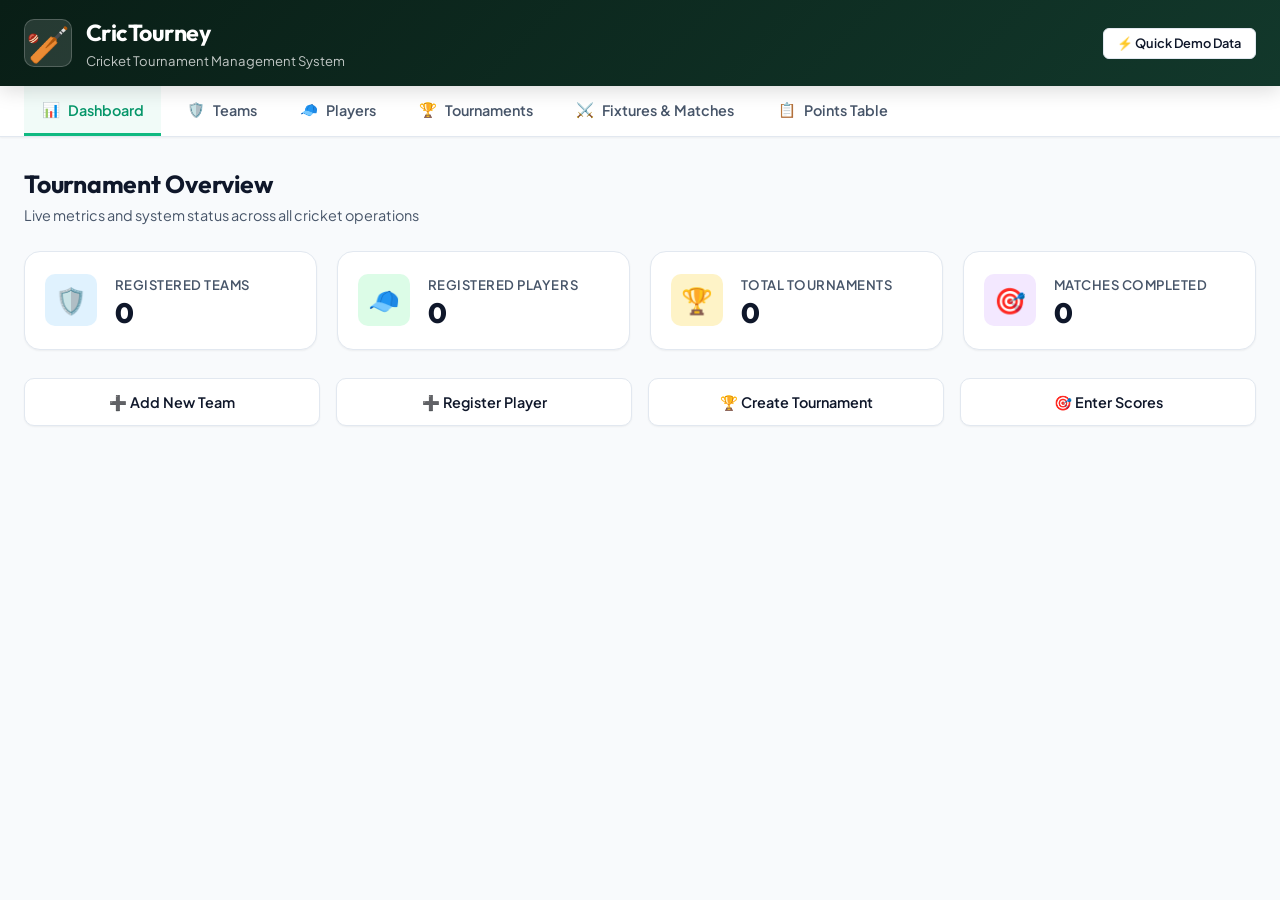
==== commit 23f7f5a6: "Update match card options with edit and delete, remove player of match and crex stats" ====
--- a/frontend/index.html
+++ b/frontend/index.html
@@ -56,9 +56,7 @@
             <button class="nav-tab" data-tab="standings">
                 <span class="tab-icon">📋</span> Points Table
             </button>
-            <button class="nav-tab" data-tab="crex-stats">
-                <span class="tab-icon">🎖️</span> Crex Stats
-            </button>
+
         </div>
     </nav>
 
@@ -357,7 +355,7 @@
                 <div class="empty-state">
                     <span class="empty-state-icon">⚔️</span>
                     <h3>No Tournament Selected</h3>
-                    <p>Select a tournament from the dropdown above to view generated fixtures, enter scores, and view Crex scorecards.</p>
+                    <p>Select a tournament from the dropdown above to view generated fixtures and enter scores.</p>
                 </div>
             </div>
         </section>
@@ -428,95 +426,6 @@
             </div>
         </section>
 
-        <!-- =============================================================== -->
-        <!-- TAB 7: CREX STATS & TOURNAMENT LEADERBOARDS -->
-        <!-- =============================================================== -->
-        <section id="tab-crex-stats" class="tab-panel">
-            <div class="section-title flex-between flex-wrap gap-2">
-                <div>
-                    <h2>CREX App Tournament Leaderboards</h2>
-                    <p>Individual player statistics: Orange Cap (Leading Run Scorers) and Purple Cap (Leading Wicket Takers)</p>
-                </div>
-                <div class="tournament-selector-box">
-                    <label for="selectTourneyForCrexStats"><strong>Select Tournament:</strong></label>
-                    <select id="selectTourneyForCrexStats">
-                        <option value="">-- Choose a tournament --</option>
-                    </select>
-                </div>
-            </div>
-
-            <div class="grid-2-col">
-                <!-- Orange Cap: Most Runs -->
-                <div class="card">
-                    <div class="card-header flex-between" style="border-left: 4px solid #ea580c;">
-                        <div style="display:flex; align-items:center; gap: 0.5rem;">
-                            <span style="font-size: 1.5rem;">🧡</span>
-                            <div>
-                                <h3 style="color:#c2410c;">Orange Cap</h3>
-                                <small class="text-muted">Most Runs in the Tournament</small>
-                            </div>
-                        </div>
-                        <span class="badge" style="background:#ffedd5; color:#c2410c; font-weight:700;">Top Batters</span>
-                    </div>
-                    <div class="table-container">
-                        <table class="data-table" id="tableOrangeCap">
-                            <thead>
-                                <tr>
-                                    <th>#</th>
-                                    <th>Batter</th>
-                                    <th>Team</th>
-                                    <th class="text-right">Runs</th>
-                                    <th class="text-right">B</th>
-                                    <th class="text-right">4s</th>
-                                    <th class="text-right">6s</th>
-                                    <th class="text-right">SR</th>
-                                </tr>
-                            </thead>
-                            <tbody>
-                                <tr>
-                                    <td colspan="8" class="text-center text-muted">Select tournament to view Orange Cap leaderboard.</td>
-                                </tr>
-                            </tbody>
-                        </table>
-                    </div>
-                </div>
-
-                <!-- Purple Cap: Most Wickets -->
-                <div class="card">
-                    <div class="card-header flex-between" style="border-left: 4px solid #7c3aed;">
-                        <div style="display:flex; align-items:center; gap: 0.5rem;">
-                            <span style="font-size: 1.5rem;">💜</span>
-                            <div>
-                                <h3 style="color:#6d28d9;">Purple Cap</h3>
-                                <small class="text-muted">Most Wickets in the Tournament</small>
-                            </div>
-                        </div>
-                        <span class="badge" style="background:#f3e8ff; color:#6d28d9; font-weight:700;">Top Bowlers</span>
-                    </div>
-                    <div class="table-container">
-                        <table class="data-table" id="tablePurpleCap">
-                            <thead>
-                                <tr>
-                                    <th>#</th>
-                                    <th>Bowler</th>
-                                    <th>Team</th>
-                                    <th class="text-right">Wkts</th>
-                                    <th class="text-right">Overs</th>
-                                    <th class="text-right">M</th>
-                                    <th class="text-right">Runs</th>
-                                    <th class="text-right">Econ</th>
-                                </tr>
-                            </thead>
-                            <tbody>
-                                <tr>
-                                    <td colspan="8" class="text-center text-muted">Select tournament to view Purple Cap leaderboard.</td>
-                                </tr>
-                            </tbody>
-                        </table>
-                    </div>
-                </div>
-            </div>
-        </section>
 
     </main>
 
